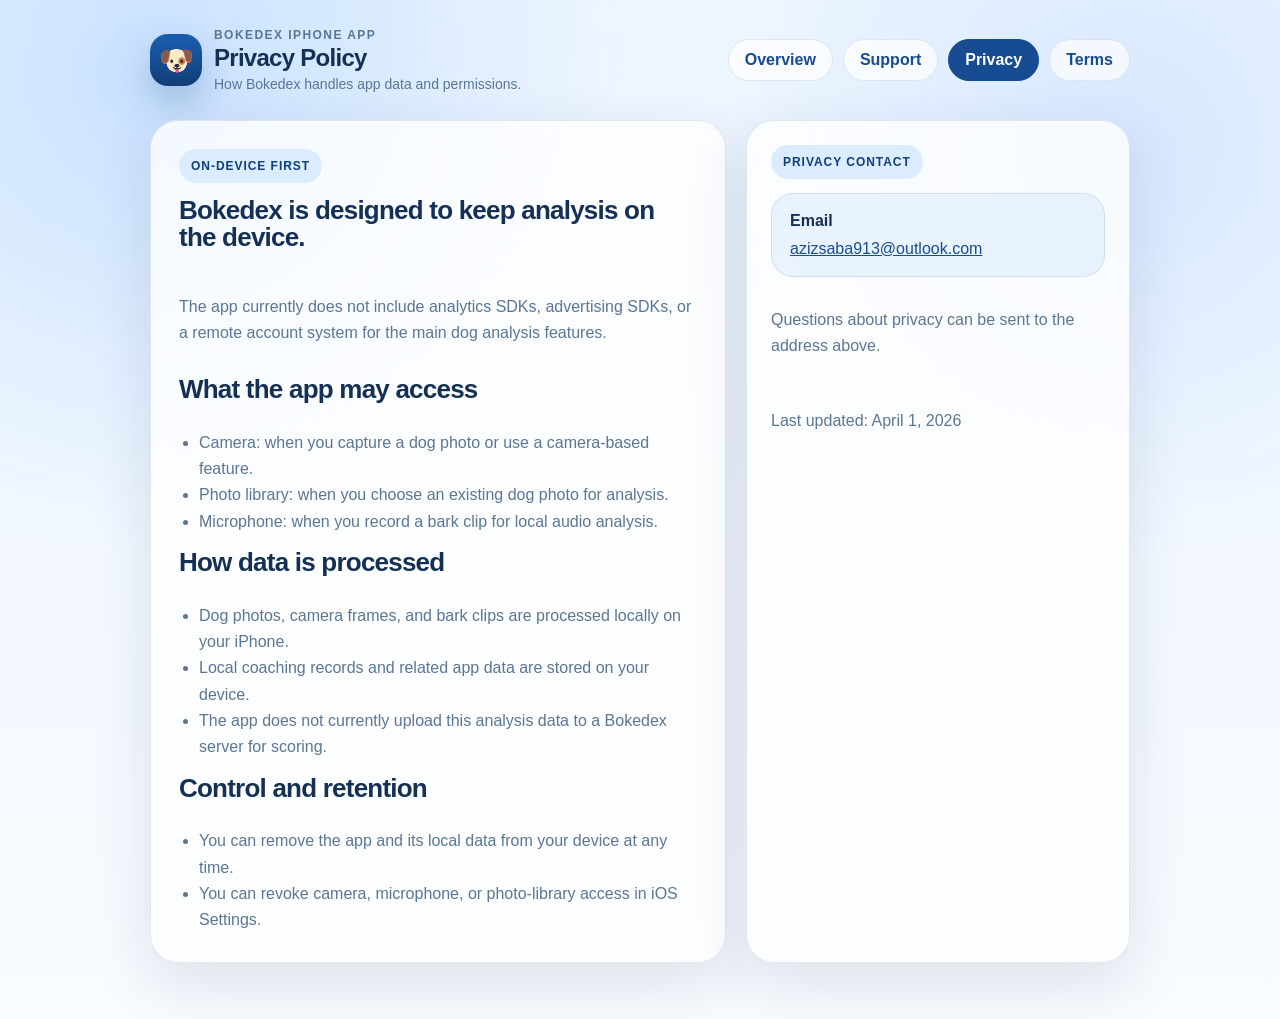
==== docs/privacy/index.html @ d18c0eb3 "Add GitHub Pages support site for Bokedex" ====
<!doctype html>
<html lang="en">
  <head>
    <meta charset="utf-8">
    <meta name="viewport" content="width=device-width, initial-scale=1">
    <title>Bokedex Privacy Policy</title>
    <meta name="description" content="Privacy policy for the Bokedex iPhone app.">
    <link rel="canonical" href="https://sabaaziz991-hash.github.io/bokedex-support/privacy/">
    <link rel="stylesheet" href="../styles.css">
  </head>
  <body>
    <div class="shell">
      <header class="topbar">
        <div class="brand">
          <div class="brand-mark">🐶</div>
          <div>
            <p class="eyebrow">Bokedex iPhone app</p>
            <h1 class="brand-title">Privacy Policy</h1>
            <p class="brand-subtitle">How Bokedex handles app data and permissions.</p>
          </div>
        </div>
        <nav class="nav" aria-label="Primary">
          <a href="../">Overview</a>
          <a href="../support/">Support</a>
          <a class="active" href="./">Privacy</a>
          <a href="../terms/">Terms</a>
        </nav>
      </header>

      <section class="content-grid" style="margin-top:0">
        <article class="panel panel-main">
          <div class="stack">
            <span class="badge">On-device first</span>
            <h2>Bokedex is designed to keep analysis on the device.</h2>
            <p>
              The app currently does not include analytics SDKs, advertising SDKs, or a remote
              account system for the main dog analysis features.
            </p>

            <h2>What the app may access</h2>
            <ul class="list">
              <li>Camera: when you capture a dog photo or use a camera-based feature.</li>
              <li>Photo library: when you choose an existing dog photo for analysis.</li>
              <li>Microphone: when you record a bark clip for local audio analysis.</li>
            </ul>

            <h2>How data is processed</h2>
            <ul class="list">
              <li>Dog photos, camera frames, and bark clips are processed locally on your iPhone.</li>
              <li>Local coaching records and related app data are stored on your device.</li>
              <li>The app does not currently upload this analysis data to a Bokedex server for scoring.</li>
            </ul>

            <h2>Control and retention</h2>
            <ul class="list">
              <li>You can remove the app and its local data from your device at any time.</li>
              <li>You can revoke camera, microphone, or photo-library access in iOS Settings.</li>
            </ul>
          </div>
        </article>

        <aside class="panel panel-side">
          <div class="stack">
            <span class="badge">Privacy contact</span>
            <div class="contact-card">
              <strong>Email</strong>
              <a href="mailto:azizsaba913@outlook.com">azizsaba913@outlook.com</a>
            </div>
            <p>Questions about privacy can be sent to the address above.</p>
            <p class="footer">Last updated: April 1, 2026</p>
          </div>
        </aside>
      </section>
    </div>
  </body>
</html>
---- docs/styles.css ----
:root {
  color-scheme: light;
  --ink: #153055;
  --muted: #5a7694;
  --line: rgba(27, 77, 140, 0.12);
  --page-top: #edf5ff;
  --page-bottom: #f8fbff;
  --panel: rgba(255, 255, 255, 0.78);
  --panel-strong: rgba(255, 255, 255, 0.92);
  --accent: #174b92;
  --accent-soft: #dcecff;
  --accent-strong: #0f3e7d;
  --success: #2c6ac9;
  --shadow: 0 20px 60px rgba(21, 48, 85, 0.12);
}

* {
  box-sizing: border-box;
}

html,
body {
  margin: 0;
  min-height: 100%;
}

body {
  font-family: "SF Pro Display", "SF Pro Text", ui-sans-serif, -apple-system, BlinkMacSystemFont, "Segoe UI", sans-serif;
  color: var(--ink);
  background:
    radial-gradient(circle at 12% 8%, rgba(147, 197, 255, 0.42), transparent 32%),
    radial-gradient(circle at 88% 16%, rgba(99, 164, 255, 0.18), transparent 28%),
    linear-gradient(180deg, var(--page-top) 0%, var(--page-bottom) 100%);
}

a {
  color: var(--accent);
}

.shell {
  width: min(980px, calc(100vw - 32px));
  margin: 0 auto;
  padding: 28px 0 56px;
}

.topbar {
  display: flex;
  align-items: center;
  justify-content: space-between;
  gap: 16px;
  margin-bottom: 28px;
}

.brand {
  display: flex;
  align-items: center;
  gap: 12px;
}

.brand-mark {
  display: inline-flex;
  width: 52px;
  height: 52px;
  align-items: center;
  justify-content: center;
  border-radius: 18px;
  background: linear-gradient(180deg, #1c5db0 0%, #113d78 100%);
  color: #fff;
  font-size: 28px;
  box-shadow: 0 16px 34px rgba(17, 61, 120, 0.24);
}

.eyebrow {
  margin: 0 0 4px;
  color: var(--muted);
  font-size: 12px;
  font-weight: 700;
  letter-spacing: 0.12em;
  text-transform: uppercase;
}

.brand-title {
  margin: 0;
  font-size: 24px;
  line-height: 1;
  letter-spacing: -0.03em;
}

.brand-subtitle {
  margin: 6px 0 0;
  color: var(--muted);
  font-size: 14px;
}

.nav {
  display: flex;
  flex-wrap: wrap;
  gap: 10px;
}

.nav a {
  display: inline-flex;
  align-items: center;
  justify-content: center;
  min-height: 42px;
  padding: 0 16px;
  border-radius: 999px;
  border: 1px solid var(--line);
  background: rgba(255, 255, 255, 0.7);
  text-decoration: none;
  font-weight: 700;
}

.nav a.active {
  background: var(--accent);
  border-color: var(--accent);
  color: #fff;
}

.hero {
  padding: 34px;
  border-radius: 34px;
  border: 1px solid var(--line);
  background:
    linear-gradient(180deg, rgba(255, 255, 255, 0.9) 0%, rgba(244, 249, 255, 0.76) 100%);
  box-shadow: var(--shadow);
}

.hero-grid {
  display: grid;
  grid-template-columns: minmax(0, 1.1fr) minmax(280px, 0.9fr);
  gap: 28px;
  align-items: center;
}

.hero-copy h1 {
  margin: 0 0 14px;
  font-size: clamp(38px, 6vw, 64px);
  line-height: 0.95;
  letter-spacing: -0.05em;
  max-width: 9ch;
}

.hero-copy p {
  margin: 0;
  max-width: 38rem;
  color: var(--muted);
  font-size: 18px;
  line-height: 1.6;
}

.hero-visual {
  position: relative;
  min-height: 280px;
}

.orb {
  position: absolute;
  inset: 0;
  border-radius: 36px;
  background:
    radial-gradient(circle at 50% 35%, rgba(255, 255, 255, 0.95) 0%, rgba(225, 238, 255, 0.82) 44%, rgba(201, 223, 252, 0.4) 100%);
  border: 1px solid rgba(37, 90, 157, 0.08);
}

.orb::before,
.orb::after {
  content: "";
  position: absolute;
  border-radius: 999px;
  border: 1px solid rgba(28, 93, 176, 0.12);
}

.orb::before {
  width: 86%;
  height: 70%;
  left: 7%;
  top: 15%;
}

.orb::after {
  width: 66%;
  height: 54%;
  left: 17%;
  top: 23%;
}

.hero-dog {
  position: absolute;
  inset: 0;
  display: grid;
  place-items: center;
  font-size: clamp(88px, 14vw, 148px);
}

.float-pill {
  position: absolute;
  display: inline-flex;
  align-items: center;
  justify-content: center;
  min-width: 52px;
  min-height: 52px;
  padding: 0 18px;
  border-radius: 999px;
  background: var(--panel-strong);
  border: 1px solid rgba(31, 84, 153, 0.12);
  box-shadow: 0 16px 28px rgba(34, 74, 126, 0.12);
  font-size: 24px;
}

.pill-a { top: 14%; left: 10%; }
.pill-b { top: 12%; right: 12%; }
.pill-c { bottom: 20%; left: 12%; }
.pill-d { bottom: 16%; right: 10%; }

.content-grid {
  display: grid;
  grid-template-columns: minmax(0, 1.2fr) minmax(260px, 0.8fr);
  gap: 20px;
  margin-top: 20px;
}

.panel {
  border-radius: 28px;
  border: 1px solid var(--line);
  background: var(--panel);
  backdrop-filter: blur(10px);
  box-shadow: var(--shadow);
}

.panel-main {
  padding: 28px;
}

.panel-side {
  padding: 24px;
}

.panel h2 {
  margin: 0 0 12px;
  font-size: 26px;
  line-height: 1.05;
  letter-spacing: -0.03em;
}

.panel p,
.panel li {
  color: var(--muted);
  font-size: 16px;
  line-height: 1.65;
}

.stack {
  display: grid;
  gap: 14px;
}

.stack-tight {
  display: grid;
  gap: 10px;
}

.list {
  margin: 0;
  padding-left: 20px;
}

.contact-card {
  display: grid;
  gap: 10px;
  padding: 18px;
  border-radius: 22px;
  background: rgba(219, 235, 255, 0.55);
  border: 1px solid rgba(31, 84, 153, 0.12);
}

.badge {
  display: inline-flex;
  align-items: center;
  gap: 8px;
  width: fit-content;
  min-height: 34px;
  padding: 0 12px;
  border-radius: 999px;
  background: var(--accent-soft);
  color: var(--accent-strong);
  font-size: 12px;
  font-weight: 700;
  letter-spacing: 0.08em;
  text-transform: uppercase;
}

.cta {
  display: inline-flex;
  align-items: center;
  justify-content: center;
  min-height: 48px;
  padding: 0 18px;
  border-radius: 999px;
  background: linear-gradient(180deg, #1d5bad 0%, #153f7b 100%);
  color: #fff;
  text-decoration: none;
  font-weight: 700;
  box-shadow: 0 16px 30px rgba(21, 63, 123, 0.24);
}

.meta {
  margin-top: 18px;
  color: var(--muted);
  font-size: 14px;
}

.footer {
  margin-top: 18px;
  color: var(--muted);
  font-size: 13px;
}

@media (max-width: 860px) {
  .topbar,
  .hero-grid,
  .content-grid {
    grid-template-columns: 1fr;
  }

  .topbar {
    align-items: flex-start;
  }

  .nav {
    width: 100%;
  }

  .nav a {
    flex: 1 1 auto;
  }

  .hero,
  .panel-main,
  .panel-side {
    padding: 22px;
  }

  .hero-visual {
    min-height: 250px;
  }

  .hero-copy h1 {
    max-width: none;
  }
}
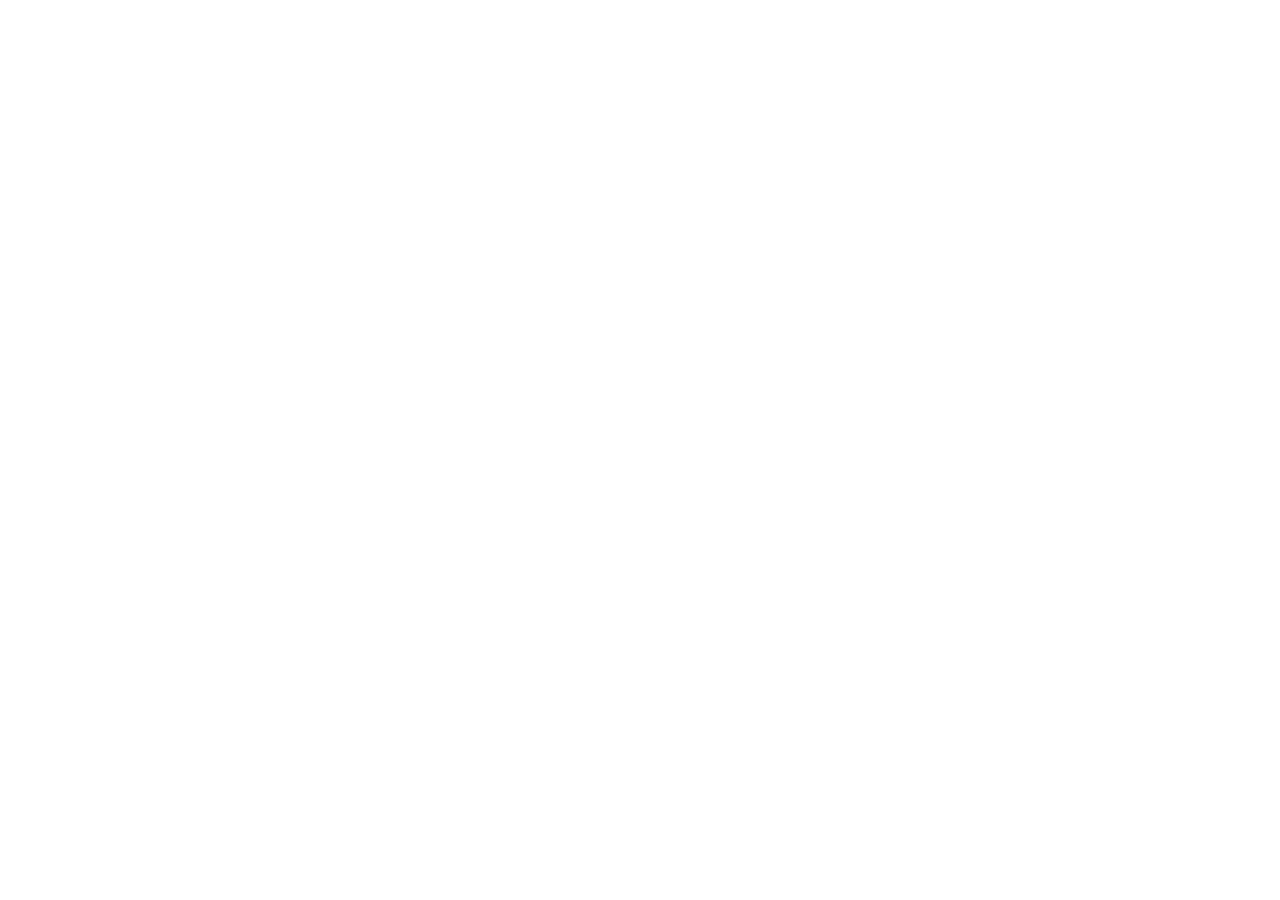
==== commit 0c47f391: "Redirect old support pages to bokedex.app The Bokedex site now lives at https://bokedex.app/. Each o" ====
--- a/docs/privacy/index.html
+++ b/docs/privacy/index.html
@@ -3,74 +3,12 @@
   <head>
     <meta charset="utf-8">
     <meta name="viewport" content="width=device-width, initial-scale=1">
-    <title>Bokedex Privacy Policy</title>
-    <meta name="description" content="Privacy policy for the Bokedex iPhone app.">
-    <link rel="canonical" href="https://sabaaziz991-hash.github.io/bokedex-support/privacy/">
-    <link rel="stylesheet" href="../styles.css">
+    <title>Bokedex Privacy Policy has moved</title>
+    <link rel="canonical" href="https://bokedex.app/privacy/">
+    <meta http-equiv="refresh" content="0; url=https://bokedex.app/privacy/">
+    <script>location.replace("https://bokedex.app/privacy/" + location.hash);</script>
   </head>
   <body>
-    <div class="shell">
-      <header class="topbar">
-        <div class="brand">
-          <div class="brand-mark">🐶</div>
-          <div>
-            <p class="eyebrow">Bokedex iPhone app</p>
-            <h1 class="brand-title">Privacy Policy</h1>
-            <p class="brand-subtitle">How Bokedex handles app data and permissions.</p>
-          </div>
-        </div>
-        <nav class="nav" aria-label="Primary">
-          <a href="../">Overview</a>
-          <a href="../support/">Support</a>
-          <a class="active" href="./">Privacy</a>
-          <a href="../terms/">Terms</a>
-        </nav>
-      </header>
-
-      <section class="content-grid" style="margin-top:0">
-        <article class="panel panel-main">
-          <div class="stack">
-            <span class="badge">On-device first</span>
-            <h2>Bokedex is designed to keep analysis on the device.</h2>
-            <p>
-              The app currently does not include analytics SDKs, advertising SDKs, or a remote
-              account system for the main dog analysis features.
-            </p>
-
-            <h2>What the app may access</h2>
-            <ul class="list">
-              <li>Camera: when you capture a dog photo or use a camera-based feature.</li>
-              <li>Photo library: when you choose an existing dog photo for analysis.</li>
-              <li>Microphone: when you record a bark clip for local audio analysis.</li>
-            </ul>
-
-            <h2>How data is processed</h2>
-            <ul class="list">
-              <li>Dog photos, camera frames, and bark clips are processed locally on your iPhone.</li>
-              <li>Local coaching records and related app data are stored on your device.</li>
-              <li>The app does not currently upload this analysis data to a Bokedex server for scoring.</li>
-            </ul>
-
-            <h2>Control and retention</h2>
-            <ul class="list">
-              <li>You can remove the app and its local data from your device at any time.</li>
-              <li>You can revoke camera, microphone, or photo-library access in iOS Settings.</li>
-            </ul>
-          </div>
-        </article>
-
-        <aside class="panel panel-side">
-          <div class="stack">
-            <span class="badge">Privacy contact</span>
-            <div class="contact-card">
-              <strong>Email</strong>
-              <a href="mailto:azizsaba913@outlook.com">azizsaba913@outlook.com</a>
-            </div>
-            <p>Questions about privacy can be sent to the address above.</p>
-            <p class="footer">Last updated: April 1, 2026</p>
-          </div>
-        </aside>
-      </section>
-    </div>
+    <p>Bokedex Privacy Policy now lives at <a href="https://bokedex.app/privacy/">https://bokedex.app/privacy/</a>.</p>
   </body>
 </html>
